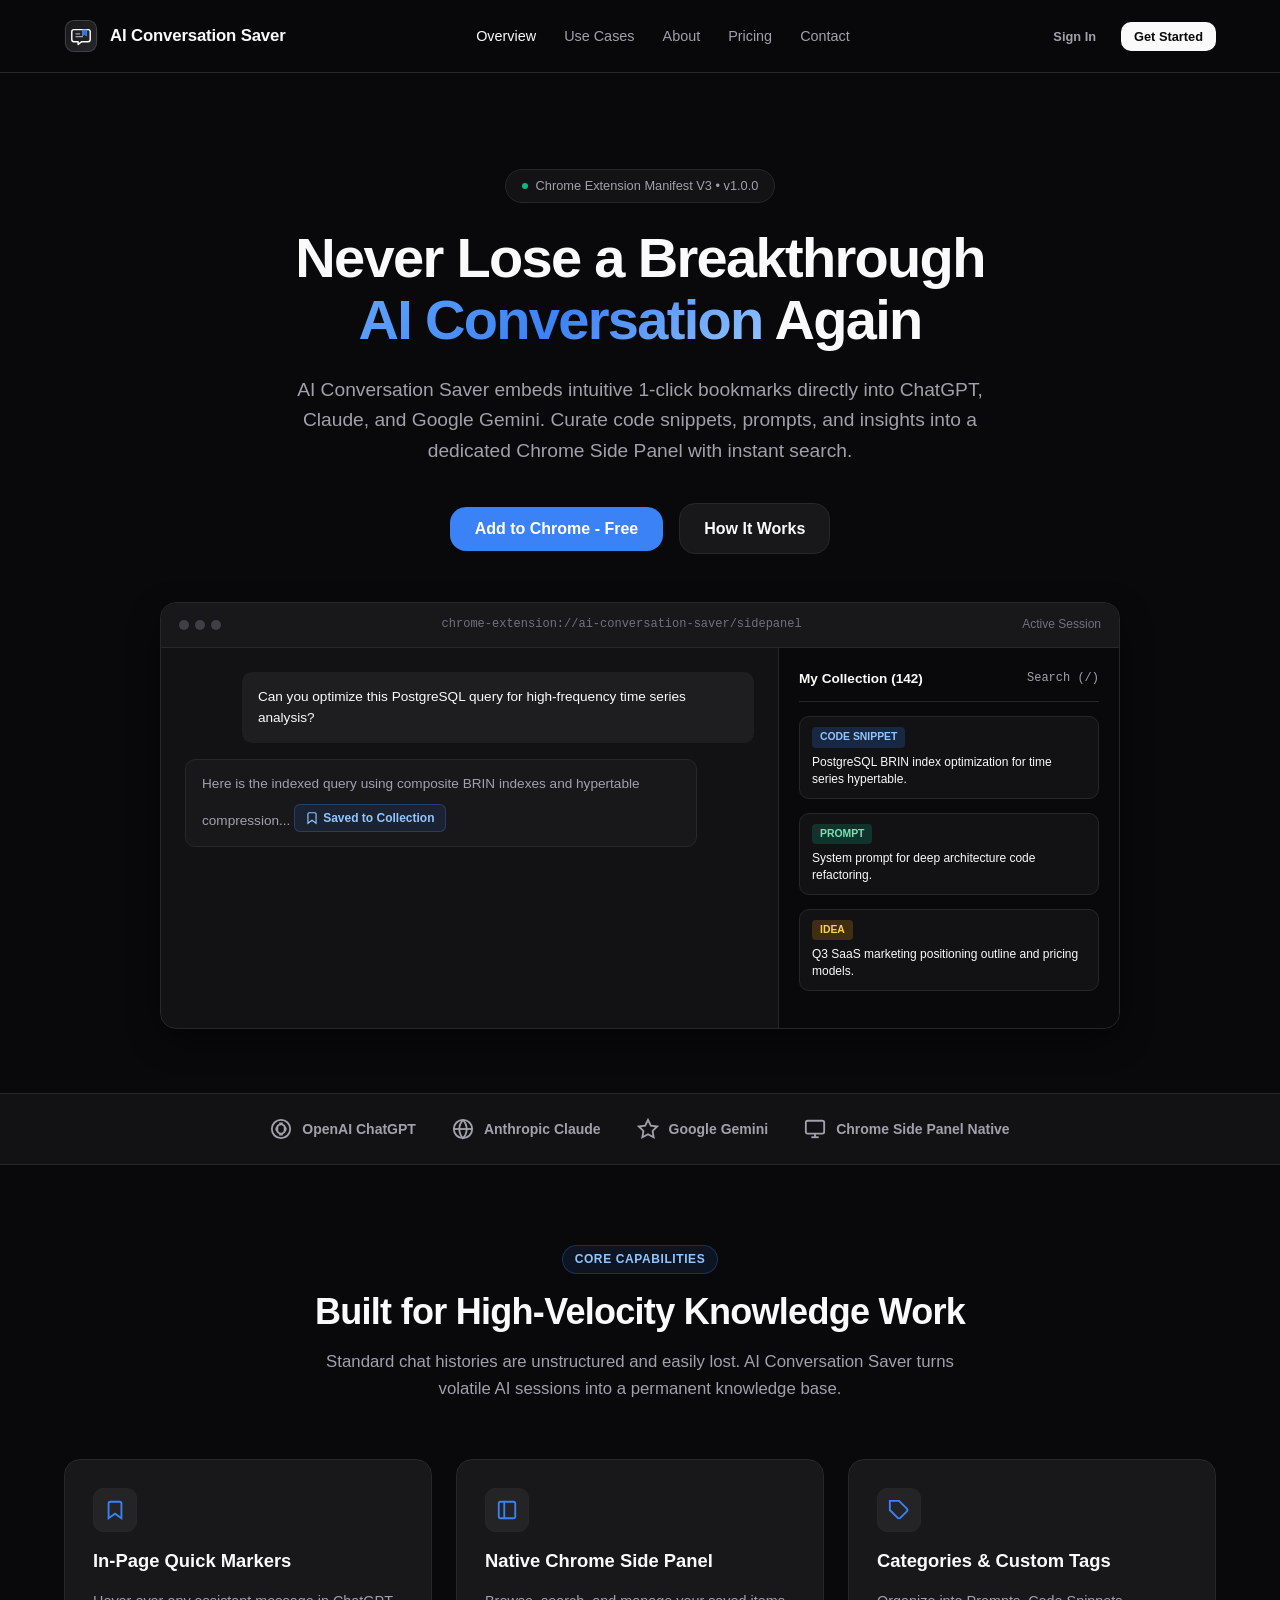
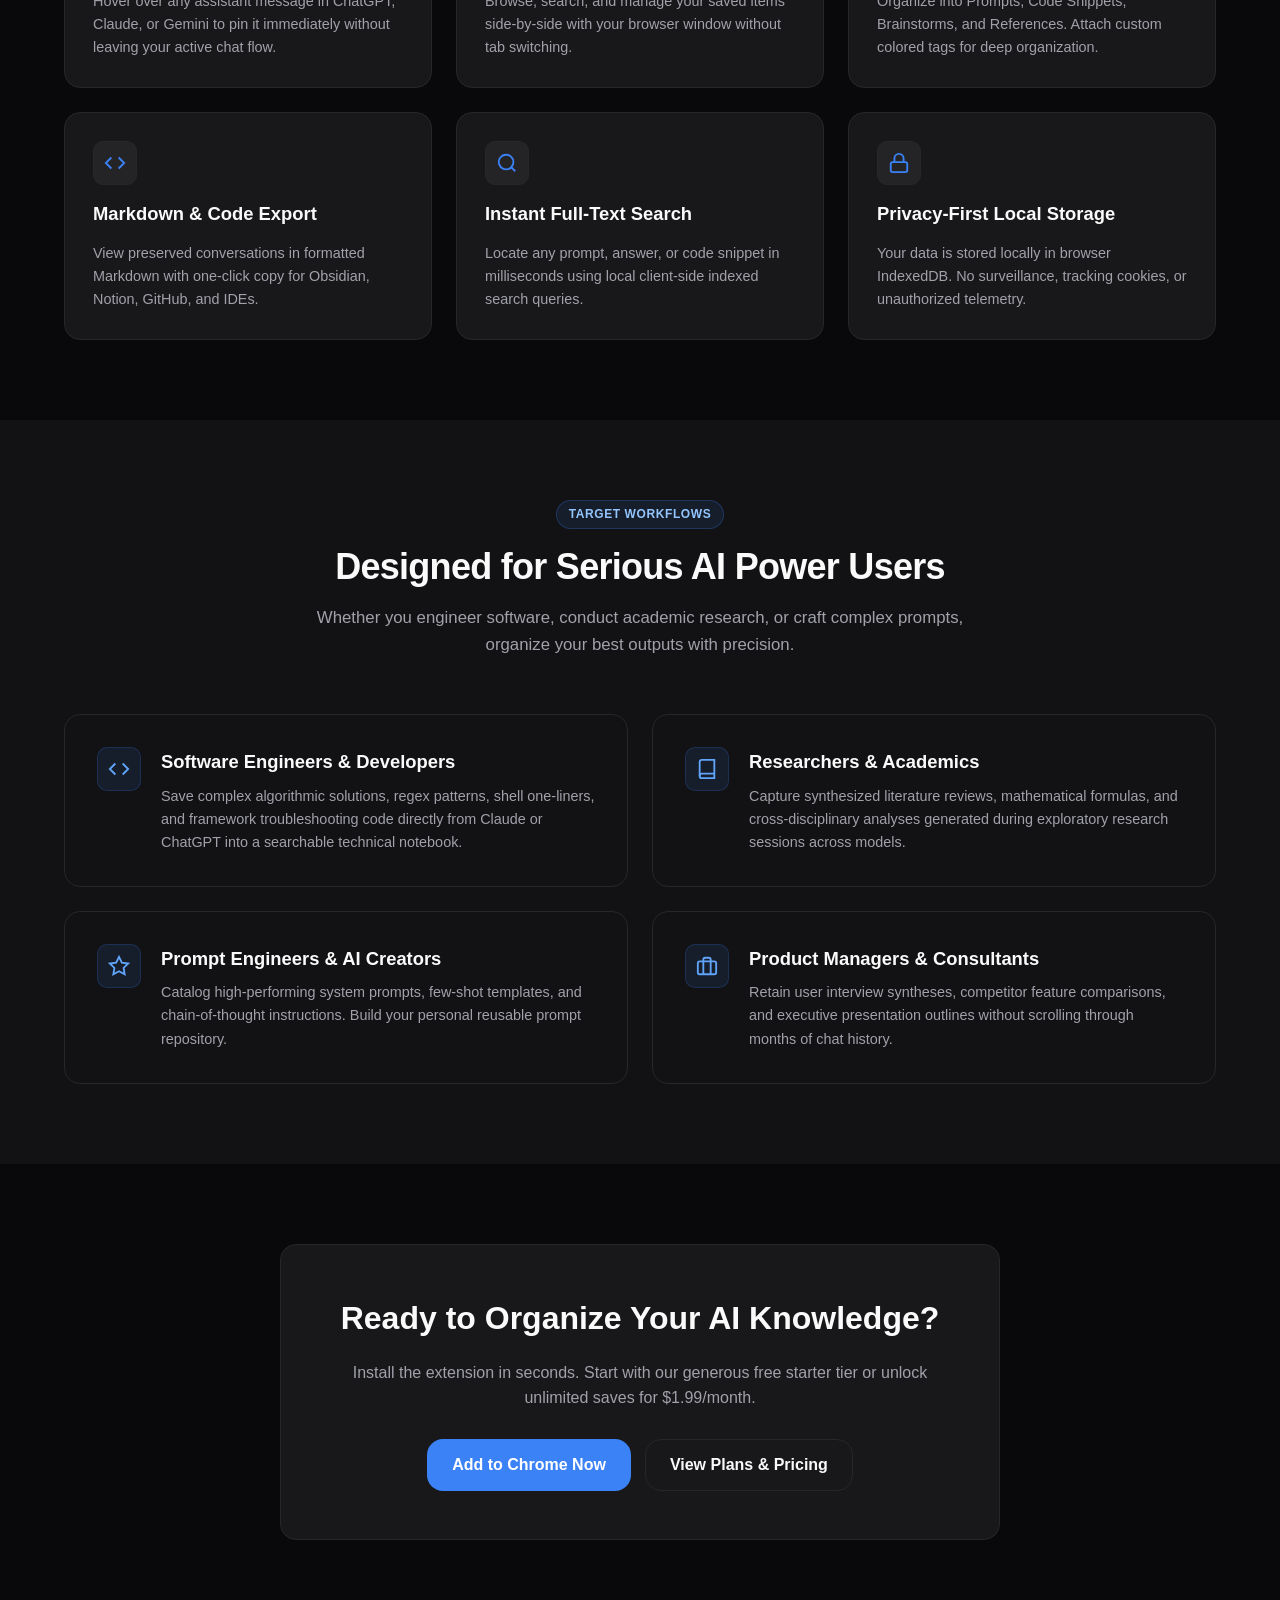
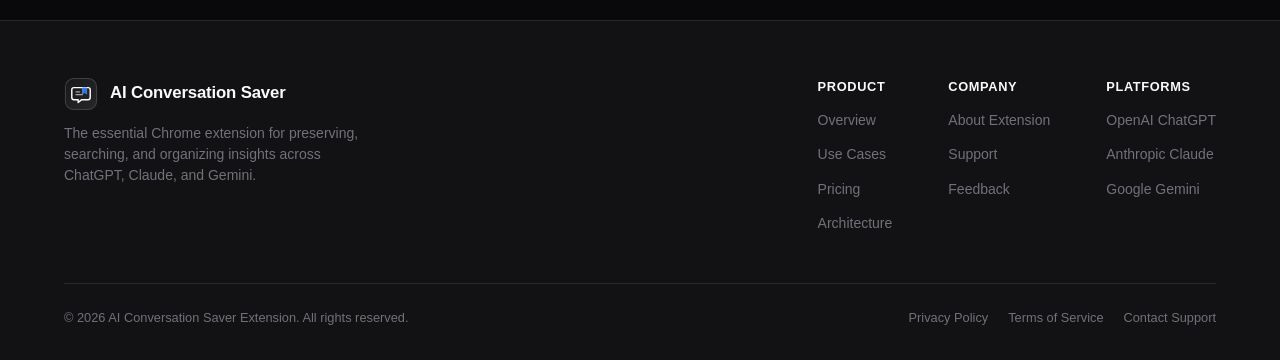
==== index.html @ 0d60381e "Add files via upload" ====
<!DOCTYPE html>
<html lang="en">
<head>
  <meta charset="UTF-8">
  <meta name="viewport" content="width=device-width, initial-scale=1.0">
  <title>AI Conversation Saver - Chrome Extension Profile &amp; Overview</title>
  <meta name="description" content="Official Chrome Extension profile for AI Conversation Saver. Preserve, organize, and search valuable prompts and responses across ChatGPT, Claude, and Gemini.">
  <link rel="stylesheet" href="styles.css">
  <link rel="icon" type="image/svg+xml" href="logo.svg">
</head>
<body>

  <!-- Site Header -->
  <header class="site-header">
    <div class="header-container">
      <a href="index.html" class="brand-link">
        <img src="logo.svg" alt="AI Conversation Saver Logo" class="brand-logo-img">
        <span>AI Conversation Saver</span>
      </a>

      <nav>
        <ul class="nav-links">
          <li><a href="index.html" class="active">Overview</a></li>
          <li><a href="#use-cases">Use Cases</a></li>
          <li><a href="about.html">About</a></li>
          <li><a href="pricing.html">Pricing</a></li>
          <li><a href="contact.html">Contact</a></li>
        </ul>
      </nav>

      <div class="header-actions">
        <button type="button" class="btn btn-ghost btn-sm">Sign In</button>
        <button type="button" class="btn btn-primary btn-sm">Get Started</button>
      </div>
    </div>
  </header>

  <!-- Hero Section -->
  <main>
    <section class="section section-hero">
      <div class="container">
        <div class="hero-badge">
          <span class="hero-badge-dot"></span>
          <span>Chrome Extension Manifest V3 &bull; v1.0.0</span>
        </div>

        <h1 class="hero-title">
          Never Lose a Breakthrough <br>
          <span class="hero-highlight">AI Conversation</span> Again
        </h1>

        <p class="hero-subtitle">
          AI Conversation Saver embeds intuitive 1-click bookmarks directly into ChatGPT, Claude, and Google Gemini. Curate code snippets, prompts, and insights into a dedicated Chrome Side Panel with instant search.
        </p>

        <div class="hero-cta-group">
          <button type="button" class="btn btn-accent btn-lg">Add to Chrome - Free</button>
          <a href="about.html" class="btn btn-secondary btn-lg">How It Works</a>
        </div>

        <!-- Extension Mockup Preview -->
        <div class="preview-container">
          <div class="preview-bar">
            <div class="preview-dots">
              <span class="preview-dot"></span>
              <span class="preview-dot"></span>
              <span class="preview-dot"></span>
            </div>
            <span class="preview-title">chrome-extension://ai-conversation-saver/sidepanel</span>
            <span style="font-size: 0.75rem; color: #71717a;">Active Session</span>
          </div>

          <div class="preview-body">
            <!-- Simulated AI Platform View -->
            <div class="preview-chat-area">
              <div class="mock-msg mock-msg-user">
                Can you optimize this PostgreSQL query for high-frequency time series analysis?
              </div>
              <div class="mock-msg mock-msg-ai">
                Here is the indexed query using composite BRIN indexes and hypertable compression...
                <div class="mock-msg-marker">
                  <svg width="14" height="14" viewBox="0 0 24 24" fill="none" stroke="currentColor" stroke-width="2">
                    <path d="M19 21l-7-5-7 5V5a2 2 0 0 1 2-2h10a2 2 0 0 1 2 2z"></path>
                  </svg>
                  <span>Saved to Collection</span>
                </div>
              </div>
            </div>

            <!-- Simulated Chrome Side Panel -->
            <div class="preview-sidepanel">
              <div class="sidepanel-header">
                <span class="sidepanel-title">My Collection (142)</span>
                <span style="font-size: 0.75rem; color: #a1a1aa; font-family: monospace;">Search (/)</span>
              </div>
              
              <div class="sidepanel-item">
                <span class="sidepanel-item-tag" style="background: rgba(59, 130, 246, 0.2); color: #93c5fd;">Code Snippet</span>
                <p class="sidepanel-item-text">PostgreSQL BRIN index optimization for time series hypertable.</p>
              </div>

              <div class="sidepanel-item">
                <span class="sidepanel-item-tag" style="background: rgba(16, 185, 129, 0.2); color: #6ee7b7;">Prompt</span>
                <p class="sidepanel-item-text">System prompt for deep architecture code refactoring.</p>
              </div>

              <div class="sidepanel-item">
                <span class="sidepanel-item-tag" style="background: rgba(245, 158, 11, 0.2); color: #fcd34d;">Idea</span>
                <p class="sidepanel-item-text">Q3 SaaS marketing positioning outline and pricing models.</p>
              </div>
            </div>
          </div>
        </div>
      </div>
    </section>

    <!-- Supported Platforms Bar -->
    <div class="platforms-bar">
      <div class="platform-item">
        <svg class="platform-icon" viewBox="0 0 24 24" fill="none" stroke="currentColor" stroke-width="2">
          <path d="M12 2a10 10 0 1 0 10 10A10 10 0 0 0 12 2zm1 14.93V18h-2v-1.07A6 6 0 0 1 7.07 13H8a4 4 0 0 0 8 0h.93A6 6 0 0 1 13 16.93zM13 6v1.07A6 6 0 0 1 16.93 11H16a4 4 0 0 0-8 0h-.93A6 6 0 0 1 11 7.07V6h2z"></path>
        </svg>
        <span>OpenAI ChatGPT</span>
      </div>
      <div class="platform-item">
        <svg class="platform-icon" viewBox="0 0 24 24" fill="none" stroke="currentColor" stroke-width="2">
          <circle cx="12" cy="12" r="10"></circle>
          <path d="M12 2a14.5 14.5 0 0 0 0 20 14.5 14.5 0 0 0 0-20"></path>
          <path d="M2 12h20"></path>
        </svg>
        <span>Anthropic Claude</span>
      </div>
      <div class="platform-item">
        <svg class="platform-icon" viewBox="0 0 24 24" fill="none" stroke="currentColor" stroke-width="2">
          <polygon points="12 2 15.09 8.26 22 9.27 17 14.14 18.18 21.02 12 17.77 5.82 21.02 7 14.14 2 9.27 8.91 8.26 12 2"></polygon>
        </svg>
        <span>Google Gemini</span>
      </div>
      <div class="platform-item">
        <svg class="platform-icon" viewBox="0 0 24 24" fill="none" stroke="currentColor" stroke-width="2">
          <rect x="2" y="3" width="20" height="14" rx="2" ry="2"></rect>
          <line x1="8" y1="21" x2="16" y2="21"></line>
          <line x1="12" y1="17" x2="12" y2="21"></line>
        </svg>
        <span>Chrome Side Panel Native</span>
      </div>
    </div>

    <!-- Core Features Section -->
    <section class="section">
      <div class="container">
        <div class="section-heading">
          <span class="section-tag">Core Capabilities</span>
          <h2 class="section-title">Built for High-Velocity Knowledge Work</h2>
          <p class="section-desc">
            Standard chat histories are unstructured and easily lost. AI Conversation Saver turns volatile AI sessions into a permanent knowledge base.
          </p>
        </div>

        <div class="features-grid">
          <div class="feature-card">
            <div class="feature-icon-wrapper">
              <svg width="22" height="22" viewBox="0 0 24 24" fill="none" stroke="currentColor" stroke-width="2">
                <path d="M19 21l-7-5-7 5V5a2 2 0 0 1 2-2h10a2 2 0 0 1 2 2z"></path>
              </svg>
            </div>
            <h3 class="feature-title">In-Page Quick Markers</h3>
            <p class="feature-desc">
              Hover over any assistant message in ChatGPT, Claude, or Gemini to pin it immediately without leaving your active chat flow.
            </p>
          </div>

          <div class="feature-card">
            <div class="feature-icon-wrapper">
              <svg width="22" height="22" viewBox="0 0 24 24" fill="none" stroke="currentColor" stroke-width="2">
                <rect x="3" y="3" width="18" height="18" rx="2" ry="2"></rect>
                <line x1="9" y1="3" x2="9" y2="21"></line>
              </svg>
            </div>
            <h3 class="feature-title">Native Chrome Side Panel</h3>
            <p class="feature-desc">
              Browse, search, and manage your saved items side-by-side with your browser window without tab switching.
            </p>
          </div>

          <div class="feature-card">
            <div class="feature-icon-wrapper">
              <svg width="22" height="22" viewBox="0 0 24 24" fill="none" stroke="currentColor" stroke-width="2">
                <path d="M20.59 13.41l-7.17 7.17a2 2 0 0 1-2.83 0L2 12V2h10l8.59 8.59a2 2 0 0 1 0 2.82z"></path>
                <line x1="7" y1="7" x2="7.01" y2="7"></line>
              </svg>
            </div>
            <h3 class="feature-title">Categories &amp; Custom Tags</h3>
            <p class="feature-desc">
              Organize into Prompts, Code Snippets, Brainstorms, and References. Attach custom colored tags for deep organization.
            </p>
          </div>

          <div class="feature-card">
            <div class="feature-icon-wrapper">
              <svg width="22" height="22" viewBox="0 0 24 24" fill="none" stroke="currentColor" stroke-width="2">
                <polyline points="16 18 22 12 16 6"></polyline>
                <polyline points="8 6 2 12 8 18"></polyline>
              </svg>
            </div>
            <h3 class="feature-title">Markdown &amp; Code Export</h3>
            <p class="feature-desc">
              View preserved conversations in formatted Markdown with one-click copy for Obsidian, Notion, GitHub, and IDEs.
            </p>
          </div>

          <div class="feature-card">
            <div class="feature-icon-wrapper">
              <svg width="22" height="22" viewBox="0 0 24 24" fill="none" stroke="currentColor" stroke-width="2">
                <circle cx="11" cy="11" r="8"></circle>
                <line x1="21" y1="21" x2="16.65" y2="16.65"></line>
              </svg>
            </div>
            <h3 class="feature-title">Instant Full-Text Search</h3>
            <p class="feature-desc">
              Locate any prompt, answer, or code snippet in milliseconds using local client-side indexed search queries.
            </p>
          </div>

          <div class="feature-card">
            <div class="feature-icon-wrapper">
              <svg width="22" height="22" viewBox="0 0 24 24" fill="none" stroke="currentColor" stroke-width="2">
                <rect x="3" y="11" width="18" height="11" rx="2" ry="2"></rect>
                <path d="M7 11V7a5 5 0 0 1 10 0v4"></path>
              </svg>
            </div>
            <h3 class="feature-title">Privacy-First Local Storage</h3>
            <p class="feature-desc">
              Your data is stored locally in browser IndexedDB. No surveillance, tracking cookies, or unauthorized telemetry.
            </p>
          </div>
        </div>
      </div>
    </section>

    <!-- Use Cases Section (Header Anchor) -->
    <section class="section" id="use-cases" style="background-color: var(--bg-secondary);">
      <div class="container">
        <div class="section-heading">
          <span class="section-tag">Target Workflows</span>
          <h2 class="section-title">Designed for Serious AI Power Users</h2>
          <p class="section-desc">
            Whether you engineer software, conduct academic research, or craft complex prompts, organize your best outputs with precision.
          </p>
        </div>

        <div class="use-cases-grid">
          <div class="use-case-card">
            <div class="use-case-icon">
              <svg width="22" height="22" viewBox="0 0 24 24" fill="none" stroke="currentColor" stroke-width="2">
                <polyline points="16 18 22 12 16 6"></polyline>
                <polyline points="8 6 2 12 8 18"></polyline>
              </svg>
            </div>
            <div class="use-case-content">
              <h3>Software Engineers &amp; Developers</h3>
              <p>
                Save complex algorithmic solutions, regex patterns, shell one-liners, and framework troubleshooting code directly from Claude or ChatGPT into a searchable technical notebook.
              </p>
            </div>
          </div>

          <div class="use-case-card">
            <div class="use-case-icon">
              <svg width="22" height="22" viewBox="0 0 24 24" fill="none" stroke="currentColor" stroke-width="2">
                <path d="M4 19.5A2.5 2.5 0 0 1 6.5 17H20"></path>
                <path d="M6.5 2H20v20H6.5A2.5 2.5 0 0 1 4 19.5v-15A2.5 2.5 0 0 1 6.5 2z"></path>
              </svg>
            </div>
            <div class="use-case-content">
              <h3>Researchers &amp; Academics</h3>
              <p>
                Capture synthesized literature reviews, mathematical formulas, and cross-disciplinary analyses generated during exploratory research sessions across models.
              </p>
            </div>
          </div>

          <div class="use-case-card">
            <div class="use-case-icon">
              <svg width="22" height="22" viewBox="0 0 24 24" fill="none" stroke="currentColor" stroke-width="2">
                <polygon points="12 2 15.09 8.26 22 9.27 17 14.14 18.18 21.02 12 17.77 5.82 21.02 7 14.14 2 9.27 8.91 8.26 12 2"></polygon>
              </svg>
            </div>
            <div class="use-case-content">
              <h3>Prompt Engineers &amp; AI Creators</h3>
              <p>
                Catalog high-performing system prompts, few-shot templates, and chain-of-thought instructions. Build your personal reusable prompt repository.
              </p>
            </div>
          </div>

          <div class="use-case-card">
            <div class="use-case-icon">
              <svg width="22" height="22" viewBox="0 0 24 24" fill="none" stroke="currentColor" stroke-width="2">
                <rect x="2" y="7" width="20" height="14" rx="2" ry="2"></rect>
                <path d="M16 21V5a2 2 0 0 0-2-2h-4a2 2 0 0 0-2 2v16"></path>
              </svg>
            </div>
            <div class="use-case-content">
              <h3>Product Managers &amp; Consultants</h3>
              <p>
                Retain user interview syntheses, competitor feature comparisons, and executive presentation outlines without scrolling through months of chat history.
              </p>
            </div>
          </div>
        </div>
      </div>
    </section>

    <!-- Call to Action Banner -->
    <section class="section" style="text-align: center;">
      <div class="container">
        <div style="max-width: 720px; margin: 0 auto; padding: 48px; border-radius: 16px; background-color: var(--bg-card); border: 1px solid var(--border-subtle);">
          <h2 style="font-size: 2rem; font-weight: 800; margin-bottom: 16px;">Ready to Organize Your AI Knowledge?</h2>
          <p style="color: var(--text-secondary); margin-bottom: 28px; line-height: 1.6;">
            Install the extension in seconds. Start with our generous free starter tier or unlock unlimited saves for $1.99/month.
          </p>
          <div style="display: flex; gap: 14px; justify-content: center; flex-wrap: wrap;">
            <button type="button" class="btn btn-accent btn-lg">Add to Chrome Now</button>
            <a href="pricing.html" class="btn btn-secondary btn-lg">View Plans &amp; Pricing</a>
          </div>
        </div>
      </div>
    </section>
  </main>

  <!-- Site Footer -->
  <footer class="site-footer">
    <div class="container">
      <div class="footer-top">
        <div class="footer-brand">
          <a href="index.html" class="brand-link">
            <img src="logo.svg" alt="AI Conversation Saver Logo" class="brand-logo-img">
            <span>AI Conversation Saver</span>
          </a>
          <p>
            The essential Chrome extension for preserving, searching, and organizing insights across ChatGPT, Claude, and Gemini.
          </p>
        </div>

        <div class="footer-nav">
          <div class="footer-nav-col">
            <h4>Product</h4>
            <a href="index.html">Overview</a>
            <a href="#use-cases">Use Cases</a>
            <a href="pricing.html">Pricing</a>
            <a href="about.html">Architecture</a>
          </div>
          <div class="footer-nav-col">
            <h4>Company</h4>
            <a href="about.html">About Extension</a>
            <a href="contact.html">Support</a>
            <a href="contact.html">Feedback</a>
          </div>
          <div class="footer-nav-col">
            <h4>Platforms</h4>
            <a href="https://chatgpt.com" target="_blank" rel="noreferrer">OpenAI ChatGPT</a>
            <a href="https://claude.ai" target="_blank" rel="noreferrer">Anthropic Claude</a>
            <a href="https://gemini.google.com" target="_blank" rel="noreferrer">Google Gemini</a>
          </div>
        </div>
      </div>

      <div class="footer-bottom">
        <div>&copy; 2026 AI Conversation Saver Extension. All rights reserved.</div>
        <div style="display: flex; gap: 20px;">
          <a href="about.html" style="color: inherit; text-decoration: none;">Privacy Policy</a>
          <a href="about.html" style="color: inherit; text-decoration: none;">Terms of Service</a>
          <a href="contact.html" style="color: inherit; text-decoration: none;">Contact Support</a>
        </div>
      </div>
    </div>
  </footer>

</body>
</html>
---- styles.css ----
/* ==========================================================================
   AI Conversation Saver - Static Website Stylesheet
   Modern, zero-dependency, responsive styling
   ========================================================================== */

:root {
  --bg-primary: #09090b;
  --bg-secondary: #121215;
  --bg-tertiary: #18181b;
  --bg-card: #18181b;
  --bg-card-hover: #202024;
  --border-subtle: #27272a;
  --border-strong: #3f3f46;
  --text-primary: #fafafa;
  --text-secondary: #a1a1aa;
  --text-muted: #71717a;
  --accent-blue: #3b82f6;
  --accent-blue-hover: #2563eb;
  --accent-blue-subtle: rgba(59, 130, 246, 0.1);
  --accent-green: #10b981;
  --radius-sm: 6px;
  --radius-md: 10px;
  --radius-lg: 16px;
  --radius-full: 9999px;
  --shadow-sm: 0 1px 2px 0 rgba(0, 0, 0, 0.4);
  --shadow-md: 0 4px 12px 0 rgba(0, 0, 0, 0.5);
  --shadow-lg: 0 12px 32px -4px rgba(0, 0, 0, 0.6);
  --font-sans: -apple-system, BlinkMacSystemFont, "Segoe UI", Roboto, Helvetica, Arial, sans-serif;
  --font-mono: ui-monospace, SFMono-Regular, Menlo, Monaco, Consolas, monospace;
}

* {
  box-sizing: border-box;
  margin: 0;
  padding: 0;
}

html {
  font-family: var(--font-sans);
  background-color: var(--bg-primary);
  color: var(--text-primary);
  line-height: 1.6;
  scroll-behavior: smooth;
  -webkit-font-smoothing: antialiased;
}

body {
  min-height: 100vh;
  display: flex;
  flex-direction: column;
  overflow-x: hidden;
}

/* ==========================================================================
   Header & Navigation
   ========================================================================== */

.site-header {
  position: sticky;
  top: 0;
  z-index: 50;
  background-color: rgba(9, 9, 11, 0.85);
  backdrop-filter: blur(12px);
  -webkit-backdrop-filter: blur(12px);
  border-bottom: 1px solid var(--border-subtle);
}

.header-container {
  max-width: 1200px;
  margin: 0 auto;
  padding: 0 24px;
  height: 72px;
  display: flex;
  align-items: center;
  justify-content: space-between;
}

.brand-link {
  display: flex;
  align-items: center;
  gap: 12px;
  text-decoration: none;
  color: var(--text-primary);
  font-weight: 700;
  font-size: 1.05rem;
  letter-spacing: -0.01em;
}

.brand-logo-img {
  width: 34px;
  height: 34px;
  display: block;
}

.nav-links {
  display: flex;
  align-items: center;
  gap: 28px;
  list-style: none;
}

.nav-links a {
  text-decoration: none;
  color: var(--text-secondary);
  font-size: 0.9rem;
  font-weight: 500;
  transition: color 0.15s ease;
}

.nav-links a:hover,
.nav-links a.active {
  color: var(--text-primary);
}

.header-actions {
  display: flex;
  align-items: center;
  gap: 12px;
}

/* Buttons */
.btn {
  display: inline-flex;
  align-items: center;
  justify-content: center;
  gap: 8px;
  padding: 8px 16px;
  border-radius: var(--radius-md);
  font-size: 0.875rem;
  font-weight: 600;
  text-decoration: none;
  cursor: pointer;
  transition: all 0.15s ease;
  border: 1px solid transparent;
}

.btn-sm {
  padding: 6px 12px;
  font-size: 0.8rem;
}

.btn-lg {
  padding: 12px 24px;
  font-size: 1rem;
  border-radius: var(--radius-lg);
}

.btn-primary {
  background-color: var(--text-primary);
  color: var(--bg-primary);
}

.btn-primary:hover {
  background-color: #ffffff;
  box-shadow: 0 0 20px rgba(255, 255, 255, 0.2);
}

.btn-accent {
  background-color: var(--accent-blue);
  color: #ffffff;
}

.btn-accent:hover {
  background-color: var(--accent-blue-hover);
  box-shadow: 0 0 20px rgba(59, 130, 246, 0.35);
}

.btn-secondary {
  background-color: var(--bg-tertiary);
  color: var(--text-primary);
  border-color: var(--border-subtle);
}

.btn-secondary:hover {
  background-color: var(--bg-card-hover);
  border-color: var(--border-strong);
}

.btn-ghost {
  background-color: transparent;
  color: var(--text-secondary);
}

.btn-ghost:hover {
  color: var(--text-primary);
  background-color: rgba(255, 255, 255, 0.05);
}

/* ==========================================================================
   Common Layout Elements
   ========================================================================== */

.container {
  max-width: 1200px;
  margin: 0 auto;
  padding: 0 24px;
}

.section {
  padding: 80px 0;
}

.section-hero {
  padding: 96px 0 64px 0;
  text-align: center;
  position: relative;
}

.section-heading {
  text-align: center;
  max-width: 680px;
  margin: 0 auto 56px auto;
}

.section-tag {
  display: inline-flex;
  align-items: center;
  gap: 6px;
  padding: 4px 12px;
  background-color: var(--accent-blue-subtle);
  border: 1px solid rgba(59, 130, 246, 0.25);
  border-radius: var(--radius-full);
  color: #93c5fd;
  font-size: 0.75rem;
  font-weight: 600;
  text-transform: uppercase;
  letter-spacing: 0.05em;
  margin-bottom: 16px;
}

.section-title {
  font-size: 2.25rem;
  font-weight: 800;
  letter-spacing: -0.02em;
  color: var(--text-primary);
  margin-bottom: 16px;
  line-height: 1.2;
}

.section-desc {
  font-size: 1.05rem;
  color: var(--text-secondary);
  line-height: 1.6;
}

/* ==========================================================================
   Hero Section Details
   ========================================================================== */

.hero-badge {
  display: inline-flex;
  align-items: center;
  gap: 8px;
  padding: 6px 16px;
  background-color: rgba(255, 255, 255, 0.04);
  border: 1px solid var(--border-subtle);
  border-radius: var(--radius-full);
  color: var(--text-secondary);
  font-size: 0.8rem;
  font-weight: 500;
  margin-bottom: 24px;
}

.hero-badge-dot {
  width: 6px;
  height: 6px;
  border-radius: 50%;
  background-color: var(--accent-green);
}

.hero-title {
  font-size: 3.5rem;
  font-weight: 800;
  line-height: 1.1;
  letter-spacing: -0.03em;
  margin-bottom: 24px;
  max-width: 900px;
  margin-left: auto;
  margin-right: auto;
}

.hero-highlight {
  background: linear-gradient(135deg, #60a5fa 0%, #3b82f6 50%, #93c5fd 100%);
  -webkit-background-clip: text;
  -webkit-text-fill-color: transparent;
}

.hero-subtitle {
  font-size: 1.2rem;
  color: var(--text-secondary);
  max-width: 720px;
  margin: 0 auto 36px auto;
  line-height: 1.6;
}

.hero-cta-group {
  display: flex;
  align-items: center;
  justify-content: center;
  gap: 16px;
  margin-bottom: 48px;
}

/* Extension Preview Mockup */
.preview-container {
  max-width: 960px;
  margin: 0 auto;
  border-radius: var(--radius-lg);
  border: 1px solid var(--border-subtle);
  background-color: var(--bg-secondary);
  box-shadow: var(--shadow-lg);
  overflow: hidden;
  text-align: left;
}

.preview-bar {
  display: flex;
  align-items: center;
  justify-content: space-between;
  padding: 12px 18px;
  background-color: var(--bg-tertiary);
  border-bottom: 1px solid var(--border-subtle);
}

.preview-dots {
  display: flex;
  gap: 6px;
}

.preview-dot {
  width: 10px;
  height: 10px;
  border-radius: 50%;
  background-color: var(--border-strong);
}

.preview-title {
  font-size: 0.75rem;
  color: var(--text-muted);
  font-family: var(--font-mono);
}

.preview-body {
  display: grid;
  grid-template-columns: 1fr 340px;
  min-height: 380px;
}

.preview-chat-area {
  padding: 24px;
  border-right: 1px solid var(--border-subtle);
  display: flex;
  flex-direction: column;
  gap: 16px;
}

.mock-msg {
  padding: 14px 16px;
  border-radius: var(--radius-md);
  font-size: 0.85rem;
  max-width: 90%;
  position: relative;
}

.mock-msg-user {
  background-color: rgba(255, 255, 255, 0.05);
  align-self: flex-end;
  color: var(--text-primary);
}

.mock-msg-ai {
  background-color: var(--bg-card);
  border: 1px solid var(--border-subtle);
  align-self: flex-start;
  color: var(--text-secondary);
  line-height: 1.5;
}

.mock-msg-marker {
  display: inline-flex;
  align-items: center;
  gap: 4px;
  margin-top: 10px;
  padding: 4px 10px;
  background-color: var(--accent-blue-subtle);
  border: 1px solid rgba(59, 130, 246, 0.3);
  border-radius: var(--radius-sm);
  color: #93c5fd;
  font-size: 0.75rem;
  font-weight: 600;
}

.preview-sidepanel {
  background-color: var(--bg-primary);
  padding: 20px;
  display: flex;
  flex-direction: column;
  gap: 14px;
}

.sidepanel-header {
  display: flex;
  align-items: center;
  justify-content: space-between;
  padding-bottom: 12px;
  border-bottom: 1px solid var(--border-subtle);
}

.sidepanel-title {
  font-size: 0.85rem;
  font-weight: 700;
  color: var(--text-primary);
}

.sidepanel-item {
  padding: 10px 12px;
  background-color: var(--bg-secondary);
  border: 1px solid var(--border-subtle);
  border-radius: var(--radius-md);
  display: flex;
  flex-direction: column;
  gap: 6px;
}

.sidepanel-item-tag {
  align-self: flex-start;
  padding: 2px 8px;
  border-radius: 4px;
  font-size: 0.65rem;
  font-weight: 700;
  text-transform: uppercase;
  background-color: rgba(255, 255, 255, 0.08);
  color: var(--text-secondary);
}

.sidepanel-item-text {
  font-size: 0.75rem;
  color: var(--text-primary);
  line-height: 1.4;
}

/* ==========================================================================
   Platform Support Bar
   ========================================================================== */

.platforms-bar {
  display: flex;
  align-items: center;
  justify-content: center;
  flex-wrap: wrap;
  gap: 36px;
  padding: 24px;
  border-top: 1px solid var(--border-subtle);
  border-bottom: 1px solid var(--border-subtle);
  background-color: var(--bg-secondary);
}

.platform-item {
  display: flex;
  align-items: center;
  gap: 10px;
  color: var(--text-secondary);
  font-size: 0.875rem;
  font-weight: 600;
}

.platform-icon {
  width: 22px;
  height: 22px;
}

/* ==========================================================================
   Features Grid
   ========================================================================== */

.features-grid {
  display: grid;
  grid-template-columns: repeat(3, 1fr);
  gap: 24px;
}

.feature-card {
  padding: 28px;
  background-color: var(--bg-card);
  border: 1px solid var(--border-subtle);
  border-radius: var(--radius-lg);
  display: flex;
  flex-direction: column;
  gap: 14px;
  transition: all 0.2s ease;
}

.feature-card:hover {
  background-color: var(--bg-card-hover);
  border-color: var(--border-strong);
  transform: translateY(-2px);
}

.feature-icon-wrapper {
  width: 44px;
  height: 44px;
  border-radius: var(--radius-md);
  background-color: rgba(255, 255, 255, 0.05);
  border: 1px solid var(--border-subtle);
  display: flex;
  align-items: center;
  justify-content: center;
  color: var(--accent-blue);
}

.feature-title {
  font-size: 1.15rem;
  font-weight: 700;
  color: var(--text-primary);
}

.feature-desc {
  font-size: 0.9rem;
  color: var(--text-secondary);
  line-height: 1.6;
}

/* ==========================================================================
   Use Cases Section
   ========================================================================== */

.use-cases-grid {
  display: grid;
  grid-template-columns: repeat(2, 1fr);
  gap: 24px;
}

.use-case-card {
  padding: 32px;
  background-color: var(--bg-secondary);
  border: 1px solid var(--border-subtle);
  border-radius: var(--radius-lg);
  display: flex;
  gap: 20px;
}

.use-case-icon {
  width: 44px;
  height: 44px;
  border-radius: var(--radius-md);
  background-color: var(--accent-blue-subtle);
  border: 1px solid rgba(59, 130, 246, 0.2);
  display: flex;
  align-items: center;
  justify-content: center;
  color: #60a5fa;
  flex-shrink: 0;
}

.use-case-content h3 {
  font-size: 1.15rem;
  font-weight: 700;
  margin-bottom: 8px;
  color: var(--text-primary);
}

.use-case-content p {
  font-size: 0.9rem;
  color: var(--text-secondary);
  line-height: 1.6;
}

/* ==========================================================================
   Pricing Page Elements
   ========================================================================== */

.pricing-grid {
  display: grid;
  grid-template-columns: repeat(2, 1fr);
  gap: 32px;
  max-width: 860px;
  margin: 0 auto;
}

.pricing-card {
  padding: 36px;
  background-color: var(--bg-card);
  border: 1px solid var(--border-subtle);
  border-radius: var(--radius-lg);
  display: flex;
  flex-direction: column;
  position: relative;
}

.pricing-card.featured {
  border-color: var(--accent-blue);
  background: linear-gradient(180deg, rgba(37, 99, 235, 0.08) 0%, rgba(24, 24, 27, 1) 100%);
  box-shadow: 0 0 30px rgba(59, 130, 246, 0.15);
}

.pricing-badge {
  position: absolute;
  top: -12px;
  right: 28px;
  padding: 4px 12px;
  background-color: var(--accent-blue);
  color: #ffffff;
  border-radius: var(--radius-full);
  font-size: 0.75rem;
  font-weight: 700;
  letter-spacing: 0.03em;
  text-transform: uppercase;
}

.plan-name {
  font-size: 1.3rem;
  font-weight: 700;
  color: var(--text-primary);
  margin-bottom: 6px;
}

.plan-desc {
  font-size: 0.875rem;
  color: var(--text-secondary);
  margin-bottom: 24px;
  min-height: 42px;
}

.plan-price {
  display: flex;
  align-items: baseline;
  gap: 4px;
  margin-bottom: 28px;
}

.price-currency {
  font-size: 1.5rem;
  font-weight: 600;
  color: var(--text-primary);
}

.price-amount {
  font-size: 3rem;
  font-weight: 800;
  line-height: 1;
  color: var(--text-primary);
  letter-spacing: -0.03em;
}

.price-period {
  font-size: 0.875rem;
  color: var(--text-muted);
}

.plan-features-list {
  list-style: none;
  display: flex;
  flex-direction: column;
  gap: 14px;
  margin-bottom: 32px;
  flex-grow: 1;
}

.plan-feature-item {
  display: flex;
  align-items: center;
  gap: 10px;
  font-size: 0.875rem;
  color: var(--text-secondary);
}

.check-icon {
  width: 16px;
  height: 16px;
  color: var(--accent-blue);
  flex-shrink: 0;
}

/* ==========================================================================
   Comparison Table
   ========================================================================== */

.comparison-section {
  max-width: 860px;
  margin: 64px auto 0 auto;
}

.comparison-table {
  width: 100%;
  border-collapse: collapse;
  margin-top: 24px;
  font-size: 0.875rem;
}

.comparison-table th,
.comparison-table td {
  padding: 14px 18px;
  text-align: left;
  border-bottom: 1px solid var(--border-subtle);
}

.comparison-table th {
  color: var(--text-muted);
  font-weight: 600;
  font-size: 0.8rem;
  text-transform: uppercase;
}

.comparison-table td {
  color: var(--text-secondary);
}

.comparison-table tr:hover td {
  background-color: rgba(255, 255, 255, 0.02);
}

/* ==========================================================================
   Contact & About Page Elements
   ========================================================================== */

.contact-layout {
  display: grid;
  grid-template-columns: 1fr 1fr;
  gap: 48px;
  max-width: 960px;
  margin: 0 auto;
}

.contact-card {
  padding: 32px;
  background-color: var(--bg-card);
  border: 1px solid var(--border-subtle);
  border-radius: var(--radius-lg);
}

.contact-form {
  display: flex;
  flex-direction: column;
  gap: 18px;
}

.form-group {
  display: flex;
  flex-direction: column;
  gap: 6px;
}

.form-label {
  font-size: 0.8rem;
  font-weight: 600;
  color: var(--text-secondary);
}

.form-input,
.form-textarea,
.form-select {
  padding: 10px 14px;
  border-radius: var(--radius-md);
  background-color: var(--bg-secondary);
  border: 1px solid var(--border-subtle);
  color: var(--text-primary);
  font-size: 0.875rem;
  font-family: inherit;
  outline: none;
  transition: border-color 0.15s ease;
}

.form-input:focus,
.form-textarea:focus,
.form-select:focus {
  border-color: var(--accent-blue);
}

.form-textarea {
  resize: vertical;
  min-height: 120px;
}

.info-cards {
  display: flex;
  flex-direction: column;
  gap: 18px;
}

.info-item {
  padding: 20px;
  background-color: var(--bg-secondary);
  border: 1px solid var(--border-subtle);
  border-radius: var(--radius-md);
  display: flex;
  gap: 16px;
}

.info-icon {
  width: 36px;
  height: 36px;
  border-radius: var(--radius-sm);
  background-color: rgba(255, 255, 255, 0.05);
  display: flex;
  align-items: center;
  justify-content: center;
  color: var(--accent-blue);
  flex-shrink: 0;
}

/* ==========================================================================
   Footer
   ========================================================================== */

.site-footer {
  margin-top: auto;
  border-top: 1px solid var(--border-subtle);
  background-color: var(--bg-secondary);
  padding: 56px 0 32px 0;
}

.footer-top {
  display: flex;
  align-items: flex-start;
  justify-content: space-between;
  margin-bottom: 48px;
  flex-wrap: wrap;
  gap: 32px;
}

.footer-brand {
  max-width: 320px;
}

.footer-brand p {
  color: var(--text-muted);
  font-size: 0.875rem;
  margin-top: 12px;
  line-height: 1.5;
}

.footer-nav {
  display: flex;
  gap: 56px;
}

.footer-nav-col {
  display: flex;
  flex-direction: column;
  gap: 12px;
}

.footer-nav-col h4 {
  font-size: 0.8rem;
  font-weight: 700;
  text-transform: uppercase;
  color: var(--text-primary);
  letter-spacing: 0.05em;
}

.footer-nav-col a {
  text-decoration: none;
  color: var(--text-muted);
  font-size: 0.875rem;
  transition: color 0.15s ease;
}

.footer-nav-col a:hover {
  color: var(--text-primary);
}

.footer-bottom {
  padding-top: 24px;
  border-top: 1px solid var(--border-subtle);
  display: flex;
  align-items: center;
  justify-content: space-between;
  font-size: 0.8rem;
  color: var(--text-muted);
  flex-wrap: wrap;
  gap: 16px;
}

/* ==========================================================================
   Responsive Breakpoints
   ========================================================================== */

@media (max-width: 900px) {
  .features-grid {
    grid-template-columns: 1fr;
  }
  .use-cases-grid {
    grid-template-columns: 1fr;
  }
  .preview-body {
    grid-template-columns: 1fr;
  }
  .preview-sidepanel {
    border-top: 1px solid var(--border-subtle);
  }
  .pricing-grid {
    grid-template-columns: 1fr;
  }
  .contact-layout {
    grid-template-columns: 1fr;
  }
  .hero-title {
    font-size: 2.5rem;
  }
}

@media (max-width: 640px) {
  .nav-links {
    display: none;
  }
  .hero-cta-group {
    flex-direction: column;
    width: 100%;
  }
  .hero-cta-group .btn {
    width: 100%;
  }
  .footer-nav {
    flex-direction: column;
    gap: 24px;
  }
}
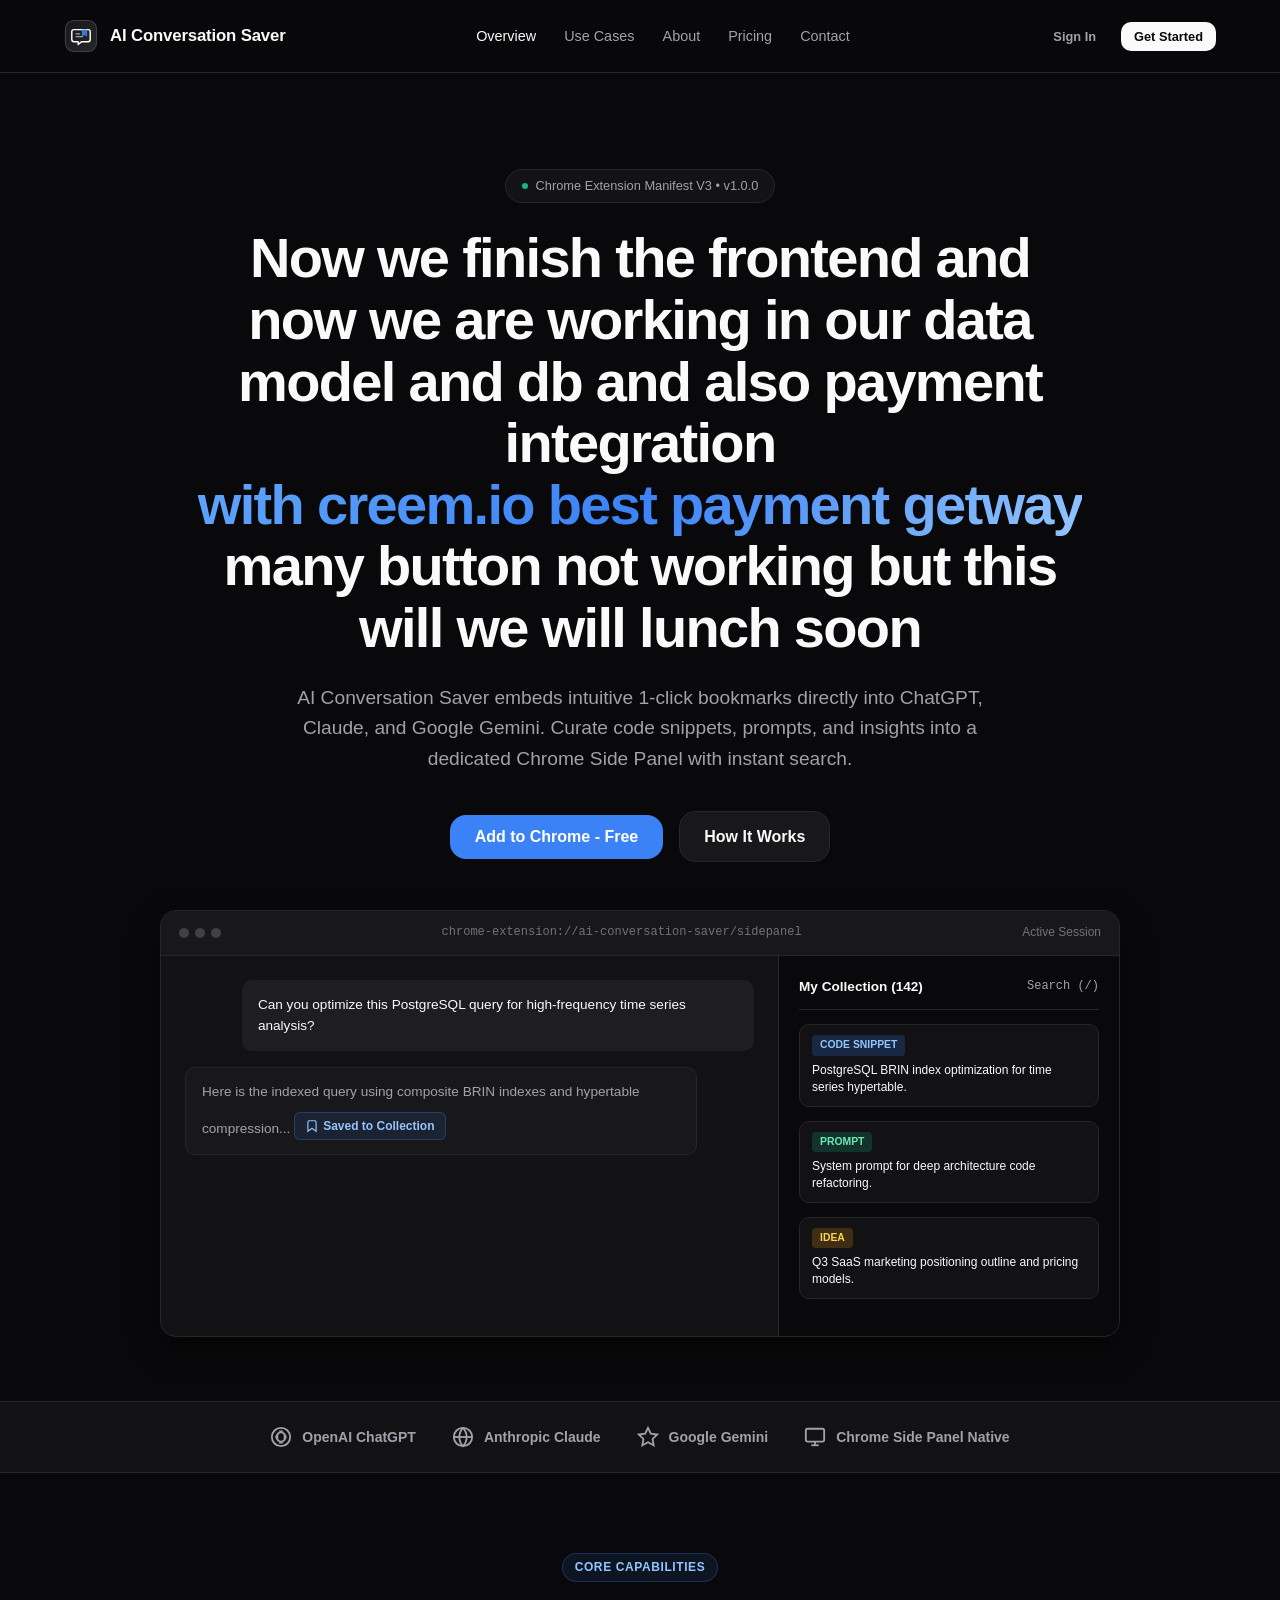
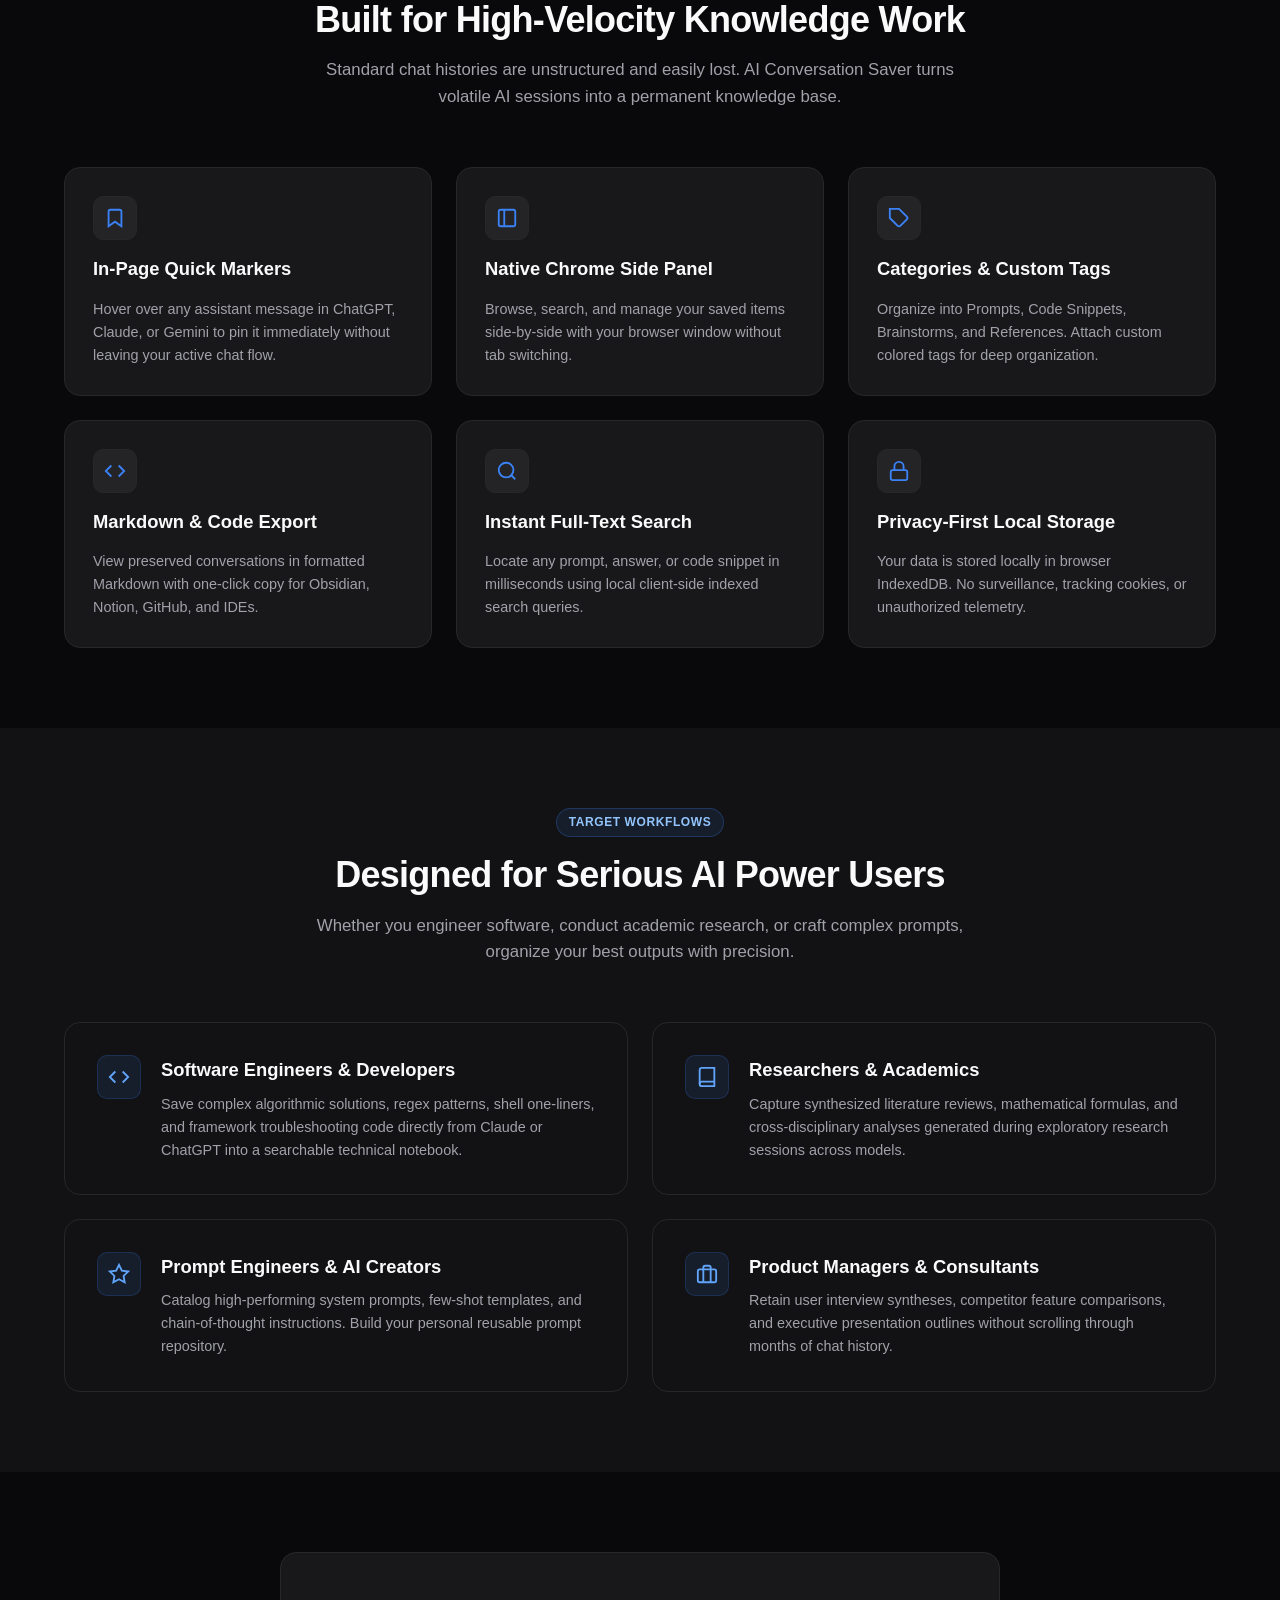
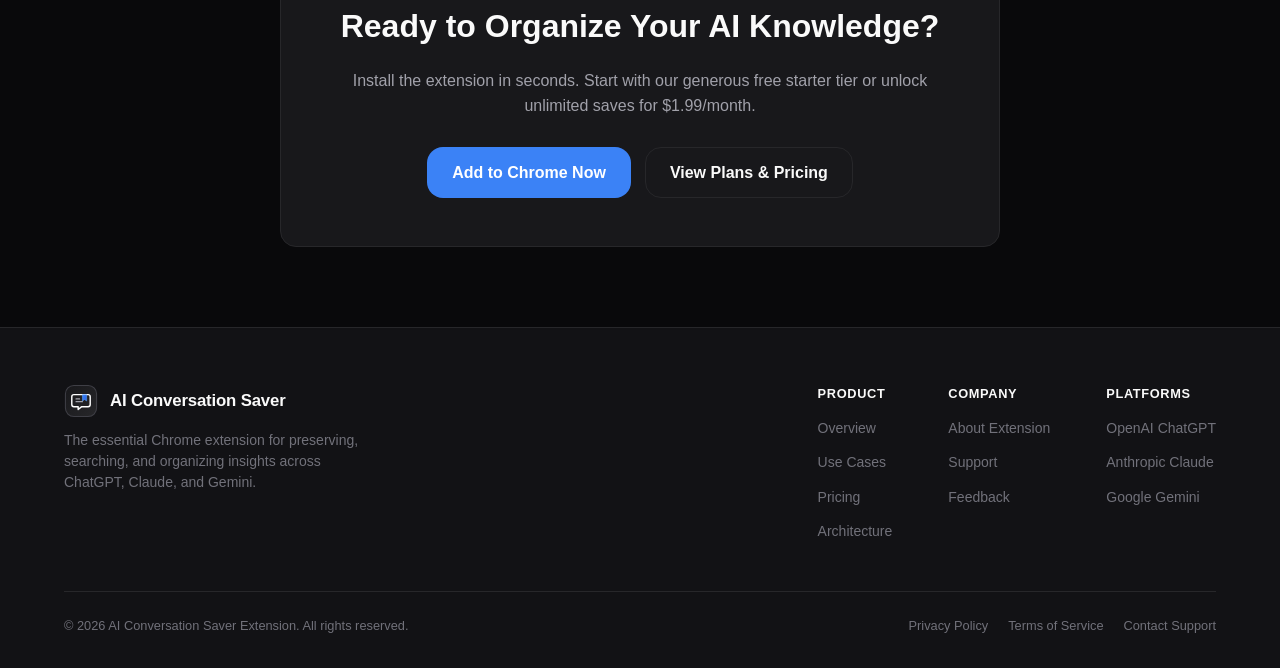
==== commit 7806cf6d: "Revise hero title with project updates Updated hero title to reflect current project status and paym" ====
--- a/index.html
+++ b/index.html
@@ -45,8 +45,8 @@
         </div>
 
         <h1 class="hero-title">
-          Never Lose a Breakthrough <br>
-          <span class="hero-highlight">AI Conversation</span> Again
+          Now we finish the frontend and now we are working in our data model and db and also payment integration <br>
+          <span class="hero-highlight">with creem.io best payment getway</span>  many button not working but this will we will lunch soon
         </h1>
 
         <p class="hero-subtitle">
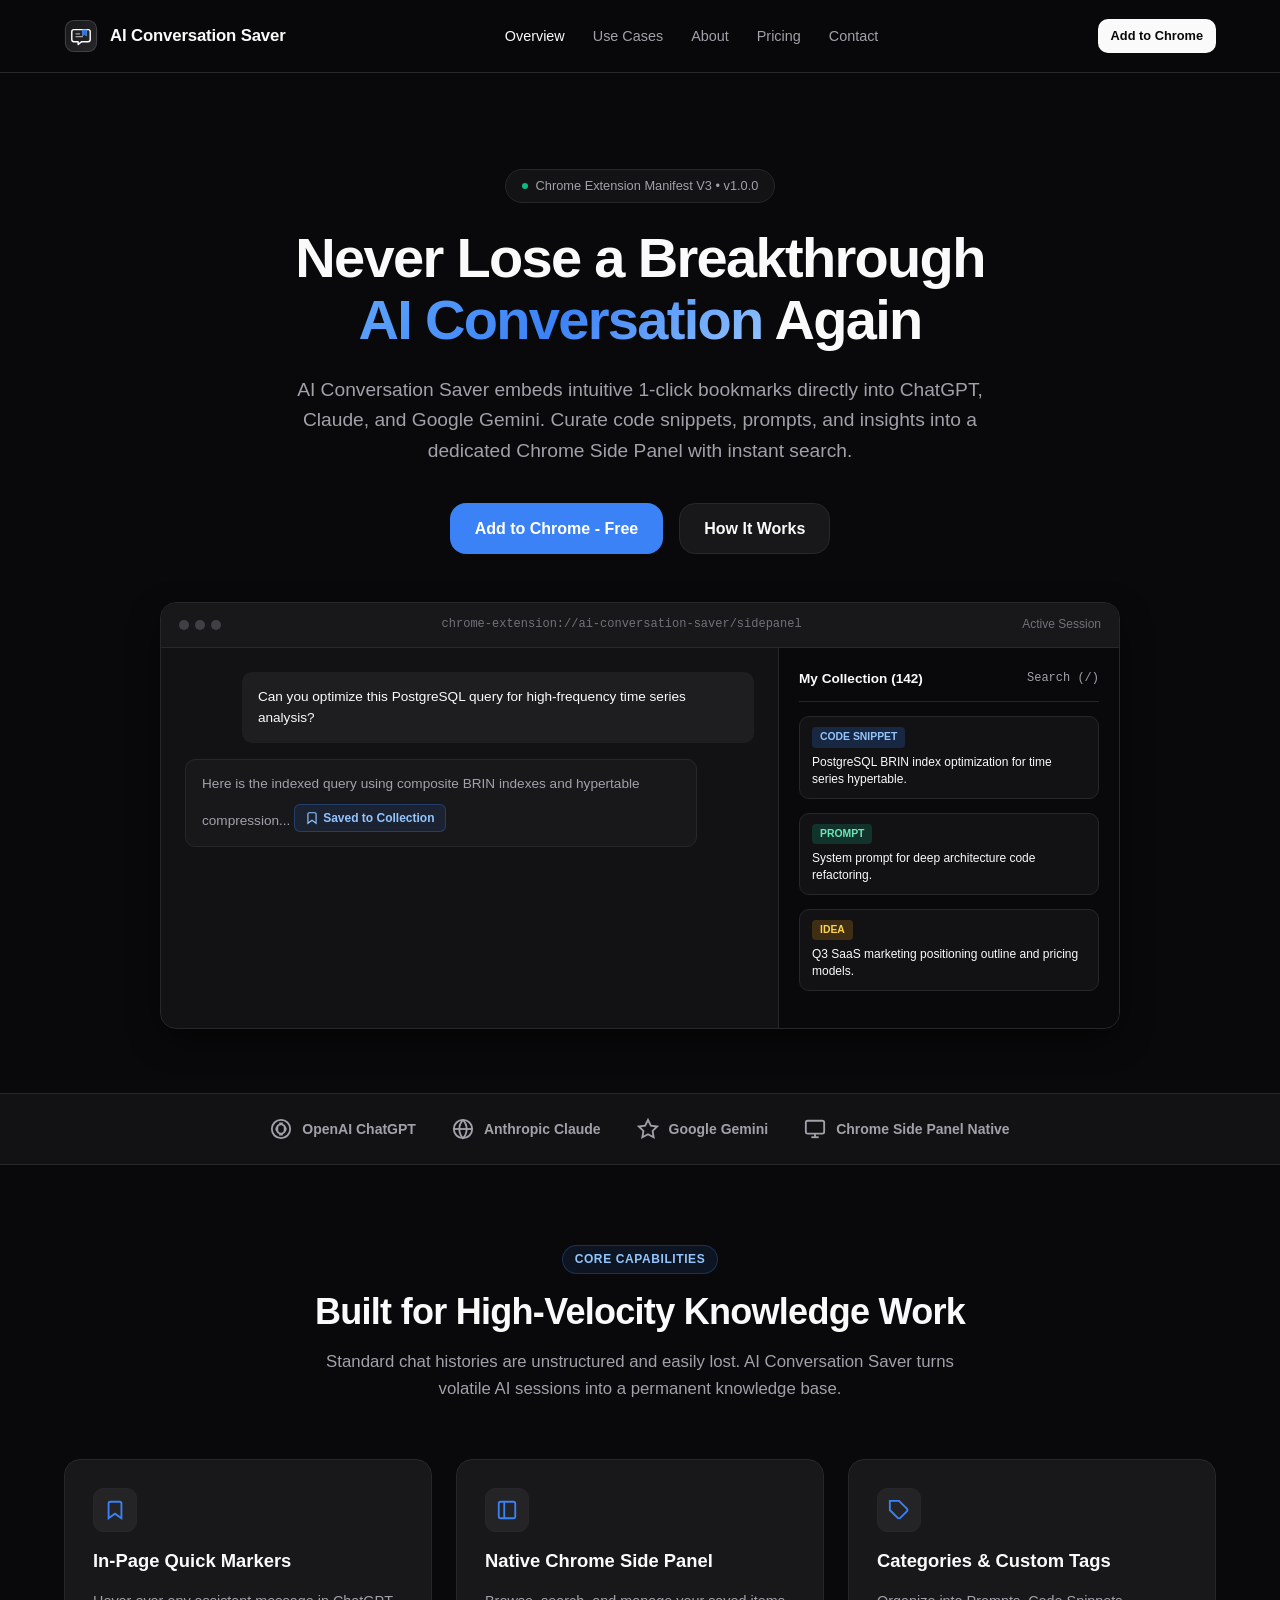
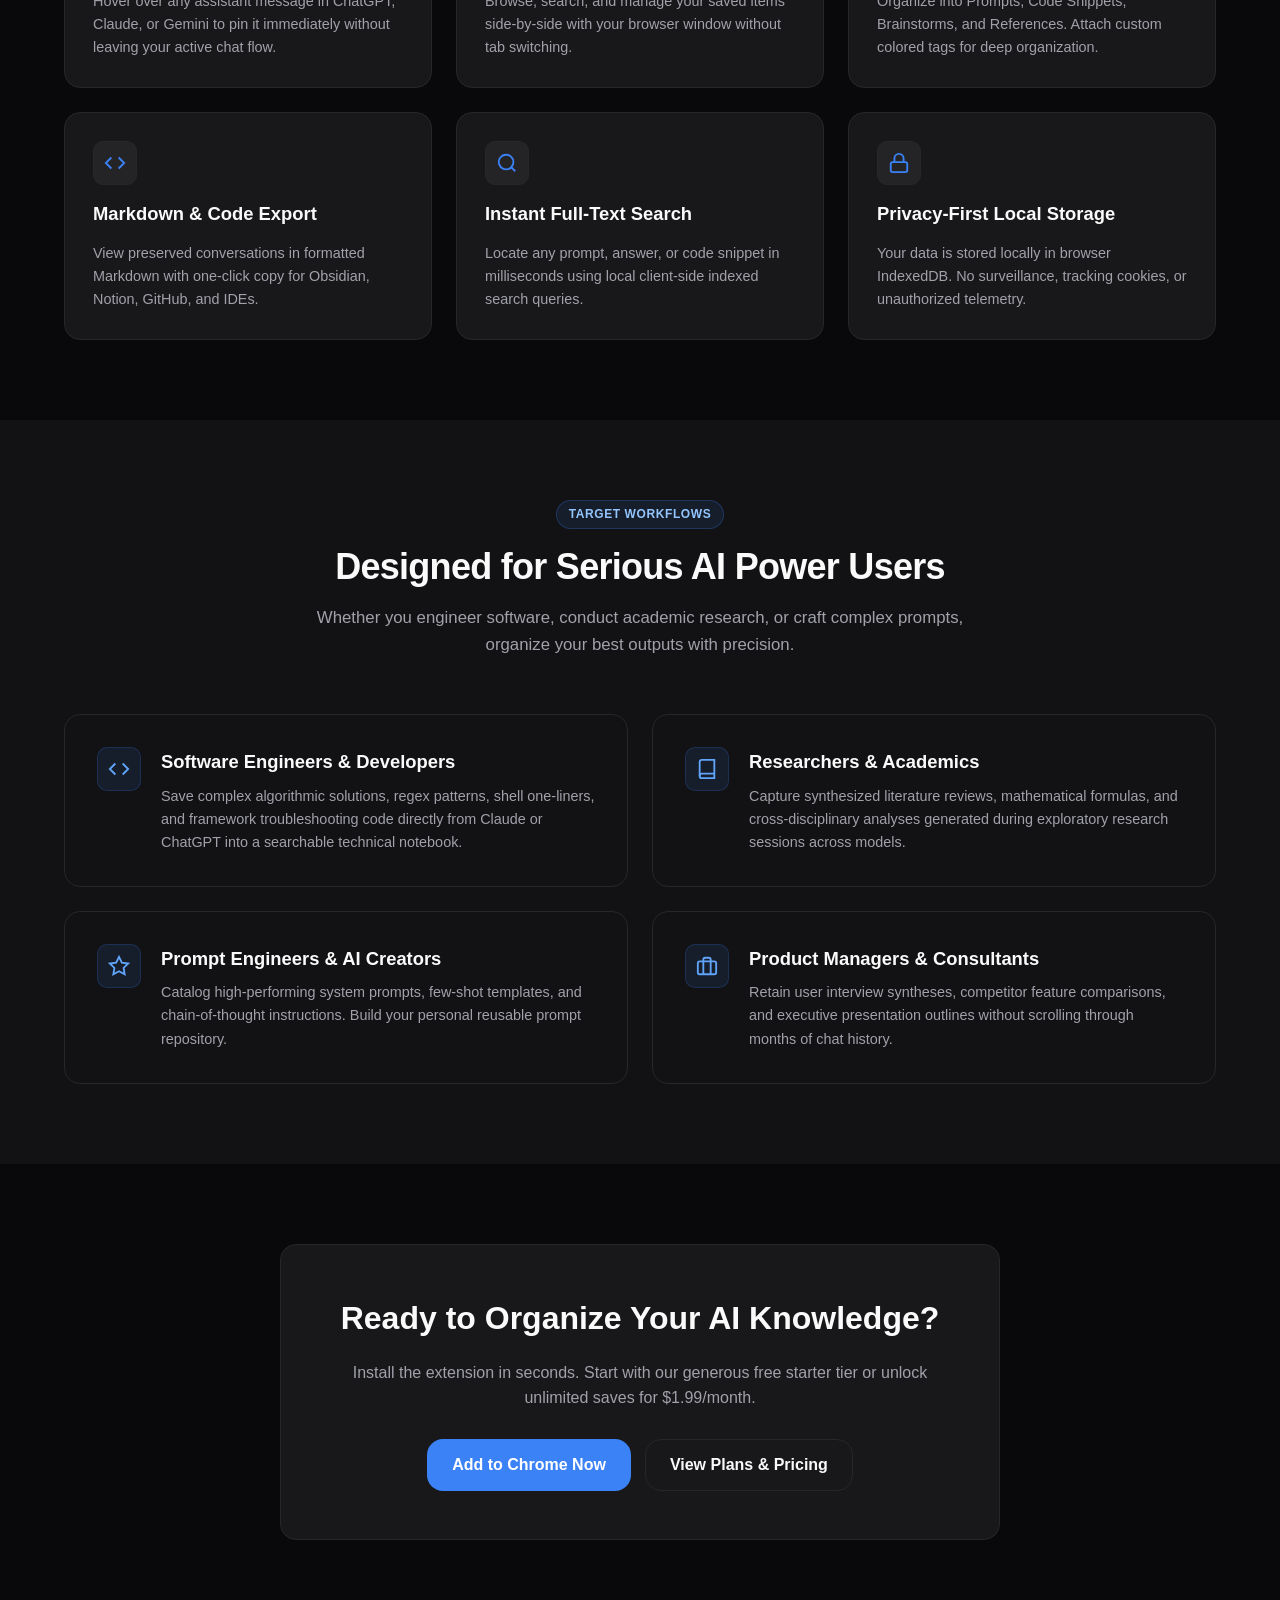
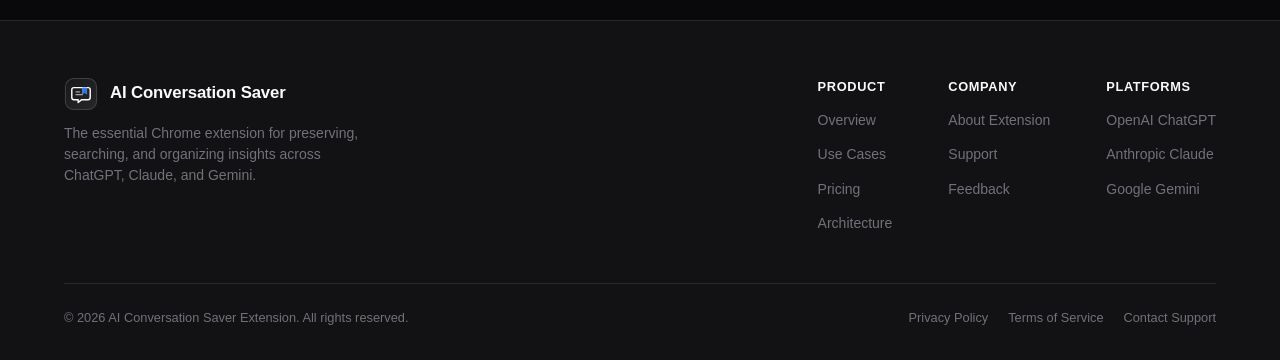
==== commit 720ac9e3: "Update index.html" ====
--- a/index.html
+++ b/index.html
@@ -29,8 +29,7 @@
       </nav>
 
       <div class="header-actions">
-        <button type="button" class="btn btn-ghost btn-sm">Sign In</button>
-        <button type="button" class="btn btn-primary btn-sm">Get Started</button>
+        <a href="https://chromewebstore.google.com/category/extensions" target="_blank" rel="noopener noreferrer" class="btn btn-primary btn-sm">Add to Chrome</a>
       </div>
     </div>
   </header>
@@ -45,8 +44,8 @@
         </div>
 
         <h1 class="hero-title">
-          Now we finish the frontend and now we are working in our data model and db and also payment integration <br>
-          <span class="hero-highlight">with creem.io best payment getway</span>  many button not working but this will we will lunch soon
+          Never Lose a Breakthrough <br>
+          <span class="hero-highlight">AI Conversation</span> Again
         </h1>
 
         <p class="hero-subtitle">
@@ -54,7 +53,7 @@
         </p>
 
         <div class="hero-cta-group">
-          <button type="button" class="btn btn-accent btn-lg">Add to Chrome - Free</button>
+          <a href="https://chromewebstore.google.com/category/extensions" target="_blank" rel="noopener noreferrer" class="btn btn-accent btn-lg">Add to Chrome - Free</a>
           <a href="about.html" class="btn btn-secondary btn-lg">How It Works</a>
         </div>
 
@@ -321,7 +320,7 @@
             Install the extension in seconds. Start with our generous free starter tier or unlock unlimited saves for $1.99/month.
           </p>
           <div style="display: flex; gap: 14px; justify-content: center; flex-wrap: wrap;">
-            <button type="button" class="btn btn-accent btn-lg">Add to Chrome Now</button>
+            <a href="https://chromewebstore.google.com/category/extensions" target="_blank" rel="noopener noreferrer" class="btn btn-accent btn-lg">Add to Chrome Now</a>
             <a href="pricing.html" class="btn btn-secondary btn-lg">View Plans &amp; Pricing</a>
           </div>
         </div>
